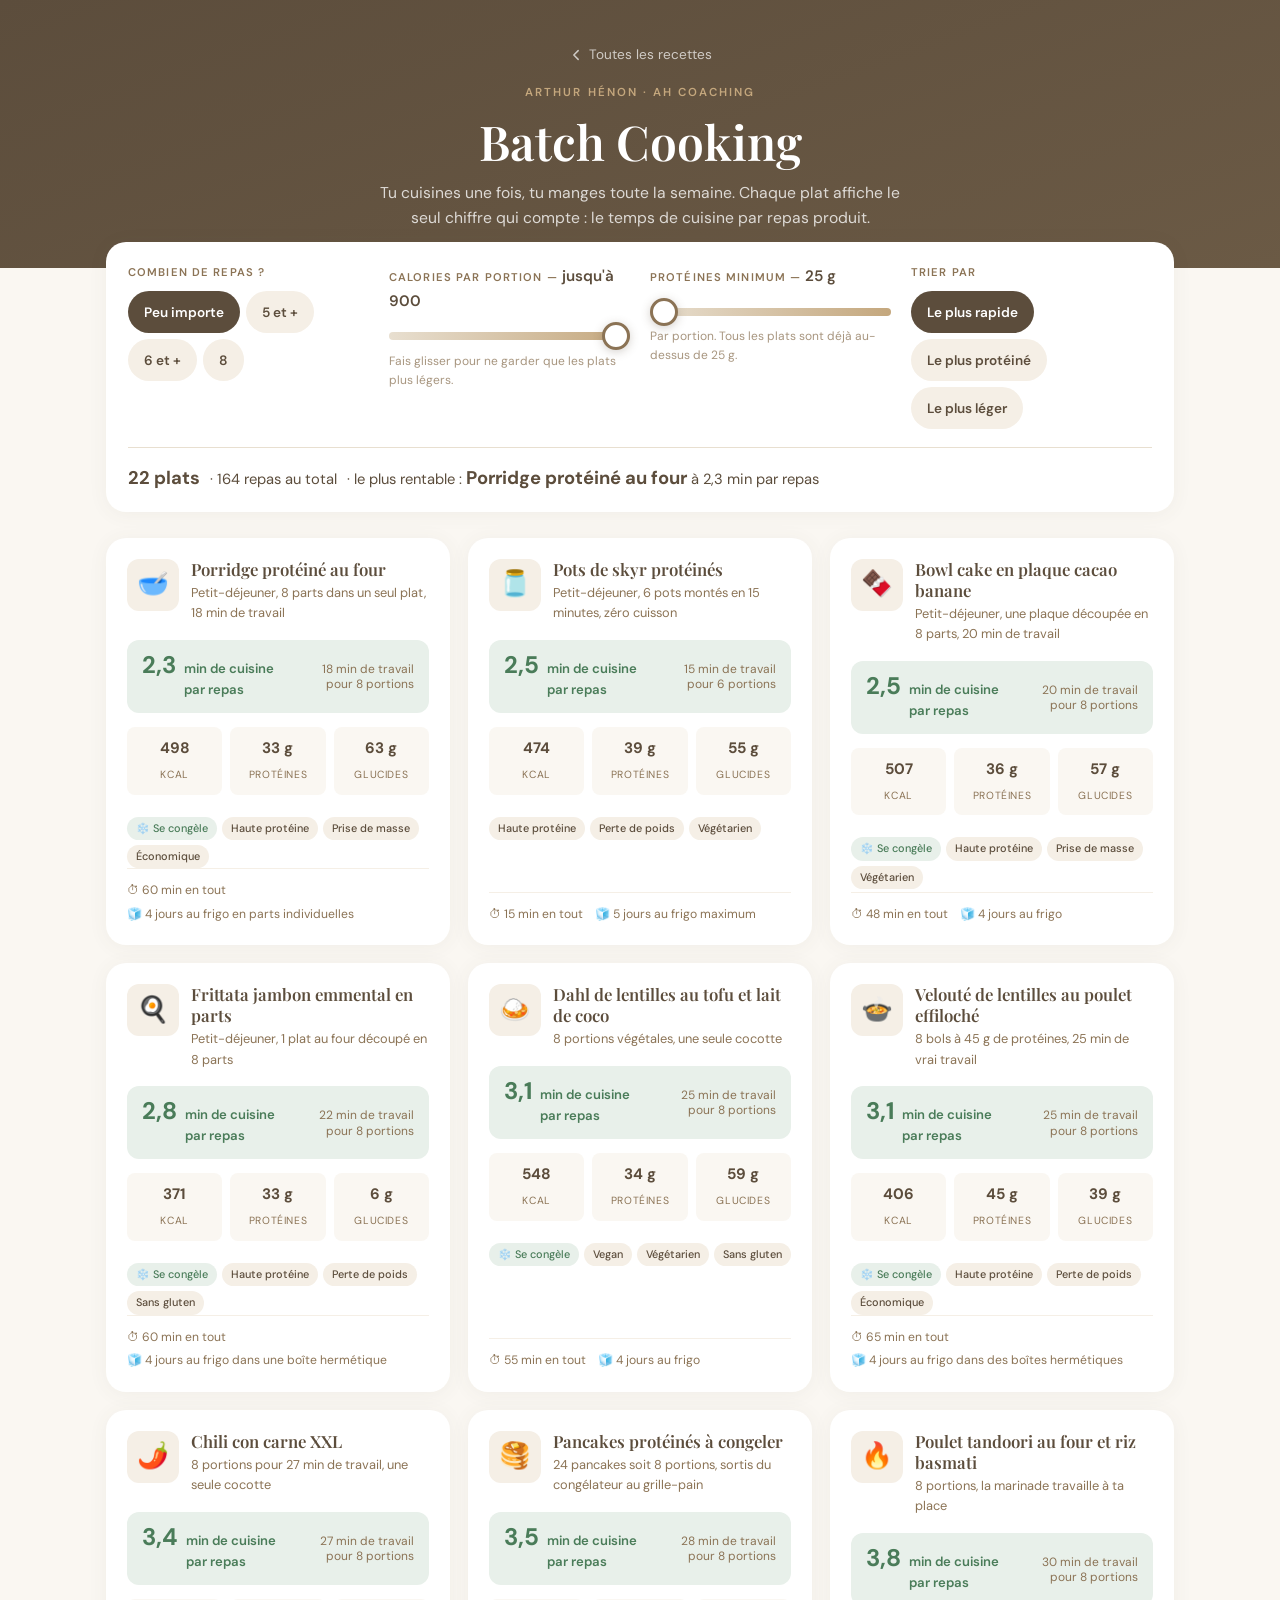
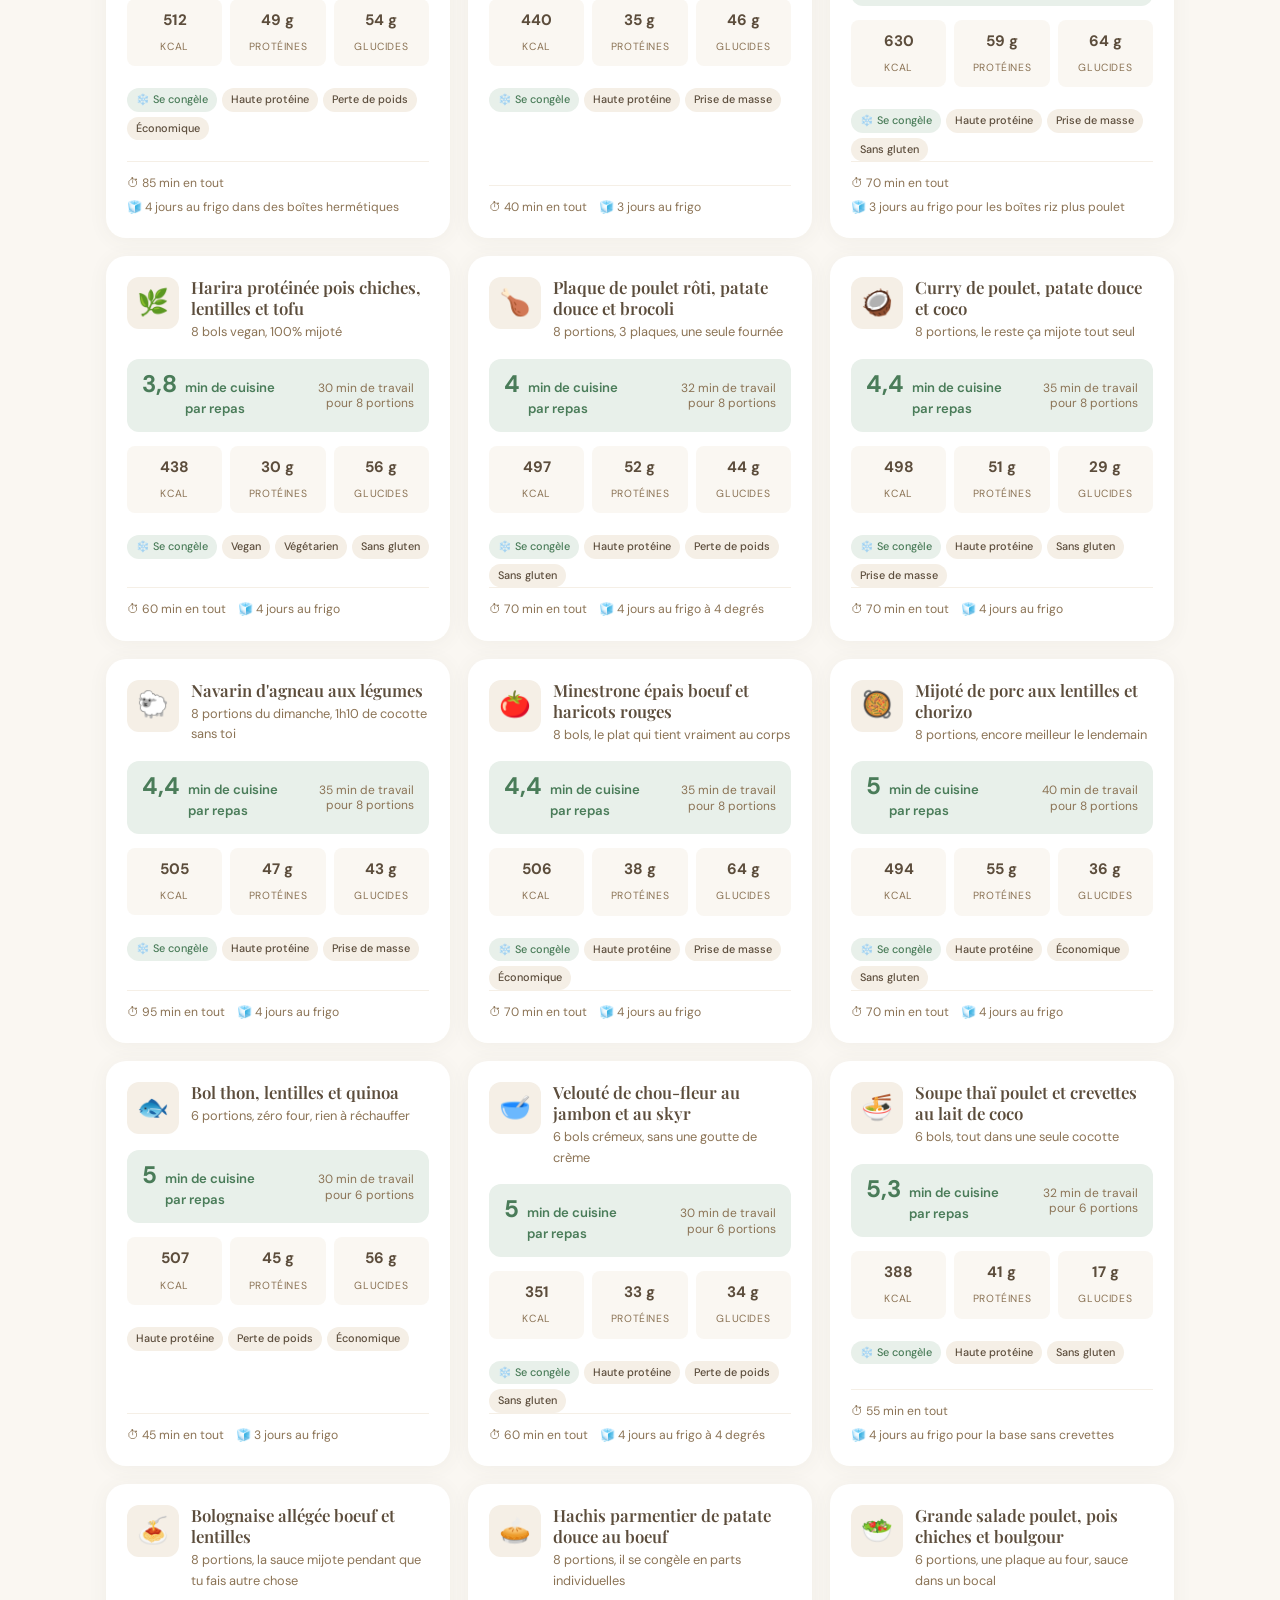
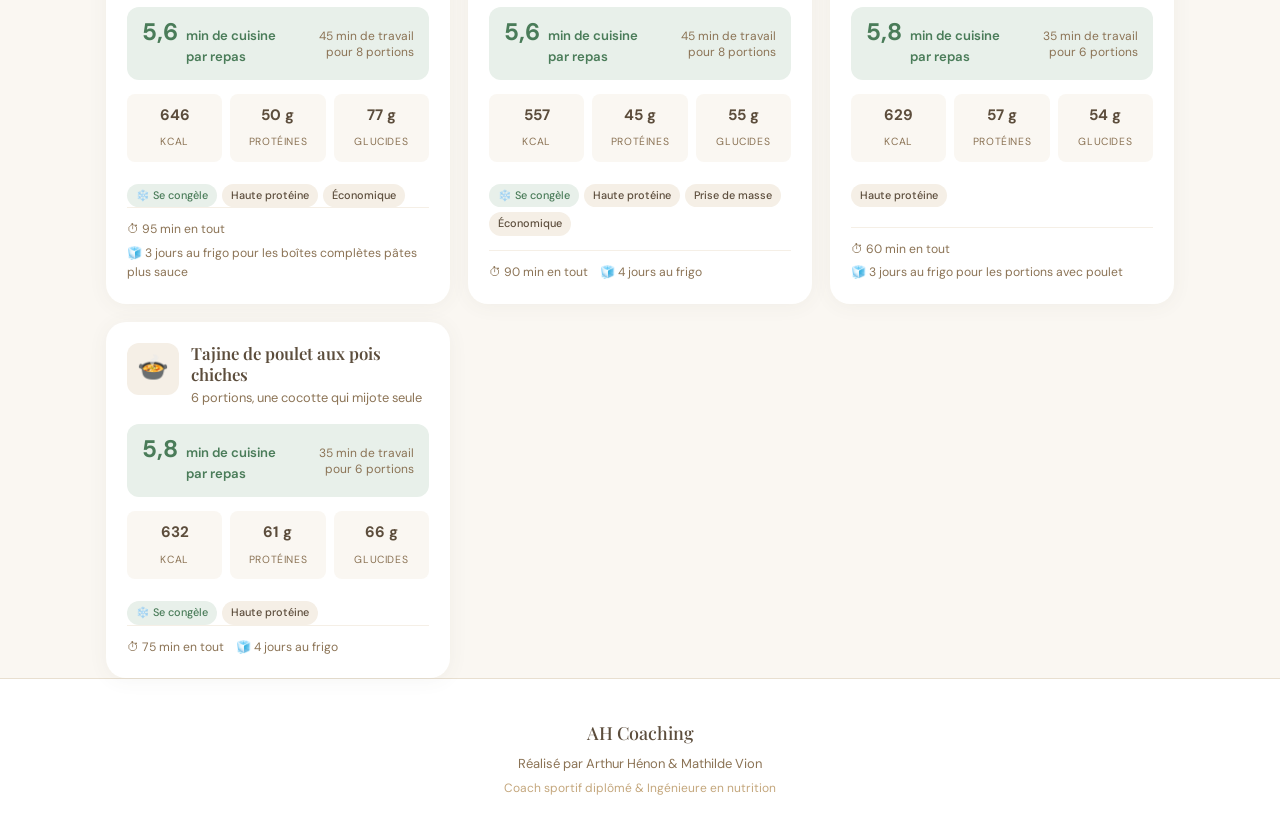
==== batch-cooking.html @ f7c540d2 "feat(batch-cooking): section dediee de gros plats pour la semaine Un client a signale qu'il manquait" ====
<!DOCTYPE html>
<html lang="fr">
<head>
    <meta charset="UTF-8">
    <meta name="viewport" content="width=device-width, initial-scale=1.0">
    <title>Batch Cooking | AH Coaching</title>
    <link rel="preconnect" href="https://fonts.googleapis.com">
    <link rel="preconnect" href="https://fonts.gstatic.com" crossorigin>
    <link href="https://fonts.googleapis.com/css2?family=Playfair+Display:wght@400;500;600&family=DM+Sans:wght@400;500;600;700&display=swap" rel="stylesheet">
    <link rel="stylesheet" href="css/styles.css?v=4">
</head>
<body>

    <div class="bc-hero">
        <a href="index.html" class="bc-back">
            <svg xmlns="http://www.w3.org/2000/svg" width="14" height="14" fill="none" viewBox="0 0 24 24" stroke-width="2.5" stroke="currentColor">
                <path stroke-linecap="round" stroke-linejoin="round" d="M15.75 19.5L8.25 12l7.5-7.5" />
            </svg>
            Toutes les recettes
        </a>
        <div class="brand">Arthur Hénon · AH Coaching</div>
        <h1>Batch Cooking</h1>
        <p>Tu cuisines une fois, tu manges toute la semaine. Chaque plat affiche le seul
           chiffre qui compte : le temps de cuisine par repas produit.</p>
    </div>

    <div class="bc-controls">
        <div class="bc-panel">
            <div class="bc-row">

                <div class="bc-field">
                    <label for="bc-portions">Combien de repas ?</label>
                    <div class="bc-pills" id="bc-portions" role="group" aria-label="Nombre de repas">
                        <button type="button" class="bc-pill on" data-portions="0">Peu importe</button>
                        <button type="button" class="bc-pill" data-portions="5">5 et +</button>
                        <button type="button" class="bc-pill" data-portions="6">6 et +</button>
                        <button type="button" class="bc-pill" data-portions="8">8</button>
                    </div>
                </div>

                <div class="bc-field">
                    <label for="bc-kcal">Calories par portion &mdash; <span class="bc-val" id="bc-kcal-val">jusqu'à 900</span></label>
                    <input type="range" class="bc-slider" id="bc-kcal" min="350" max="900" step="25" value="900">
                    <p class="bc-hint">Fais glisser pour ne garder que les plats plus légers.</p>
                </div>

                <div class="bc-field">
                    <label for="bc-prot">Protéines minimum &mdash; <span class="bc-val" id="bc-prot-val">25 g</span></label>
                    <input type="range" class="bc-slider" id="bc-prot" min="25" max="55" step="5" value="25">
                    <p class="bc-hint">Par portion. Tous les plats sont déjà au-dessus de 25 g.</p>
                </div>

                <div class="bc-field">
                    <label>Trier par</label>
                    <div class="bc-pills" id="bc-sort" role="group" aria-label="Tri">
                        <button type="button" class="bc-pill on" data-sort="ratio">Le plus rapide</button>
                        <button type="button" class="bc-pill" data-sort="protein">Le plus protéiné</button>
                        <button type="button" class="bc-pill" data-sort="light">Le plus léger</button>
                    </div>
                </div>

            </div>

            <div class="bc-summary" id="bc-summary"></div>
        </div>
    </div>

    <div class="bc-grid" id="bc-grid"></div>

    <footer class="site-footer">
        <div class="footer-brand">AH Coaching</div>
        <div class="footer-credits">Réalisé par Arthur Hénon &amp; Mathilde Vion</div>
        <div class="footer-subtitle">Coach sportif diplômé &amp; Ingénieure en nutrition</div>
    </footer>

    <script src="js/nutrition-db.js?v=3"></script>
    <script src="js/batch-data.js?v=1"></script>
    <script src="js/batch.js?v=2"></script>
</body>
</html>
---- css/styles.css ----
/* ============================================
   AH COACHING — Design System
   Bibliothèque de Recettes Adaptatives
   ============================================ */

/* --- Variables --- */
:root {
    --beige-light: #FAF7F2;
    --beige: #F5EFE6;
    --beige-dark: #E8DFD0;
    --brown-light: #C4A77D;
    --brown: #8B7355;
    --brown-dark: #5C4D3C;
    --black: #2D2A26;
    --white: #FFFFFF;
    --green: #4A7C59;
    --green-light: #E8F0EA;
    --red: #C45C4A;
    --red-light: #FAEAE8;
    --orange: #D4882B;
    --orange-light: #FDF3E4;
    --shadow: 0 2px 20px rgba(93, 77, 60, 0.06);
    --shadow-hover: 0 8px 32px rgba(93, 77, 60, 0.12);
    --radius: 20px;
    --radius-sm: 12px;
    --radius-xs: 8px;
}

/* --- Reset & Base --- */
* {
    margin: 0;
    padding: 0;
    box-sizing: border-box;
}

html {
    scroll-behavior: smooth;
}

body {
    font-family: 'DM Sans', -apple-system, BlinkMacSystemFont, sans-serif;
    background-color: var(--beige-light);
    color: var(--black);
    line-height: 1.6;
    min-height: 100vh;
    -webkit-font-smoothing: antialiased;
}

/* --- Typography --- */
h1, h2, h3 {
    font-family: 'Playfair Display', Georgia, serif;
    font-weight: 500;
    color: var(--brown-dark);
}

/* ============================================
   CATALOGUE PAGE (index.html)
   ============================================ */

/* --- Catalogue Header --- */
.catalog-header {
    text-align: center;
    padding: 48px 24px 40px;
    background: var(--white);
    border-bottom: 1px solid var(--beige-dark);
}

.catalog-header .brand {
    font-size: 13px;
    font-weight: 500;
    color: var(--brown);
    letter-spacing: 1px;
    text-transform: uppercase;
    margin-bottom: 8px;
}

.catalog-header .brand span {
    font-weight: 600;
    color: var(--brown-dark);
}

.catalog-header h1 {
    font-size: clamp(28px, 6vw, 42px);
    letter-spacing: -0.5px;
    margin-bottom: 8px;
}

.catalog-header .subtitle {
    font-size: 16px;
    color: var(--brown);
    margin-bottom: 32px;
}

/* --- Search Bar --- */
.search-container {
    max-width: 500px;
    margin: 0 auto 24px;
    position: relative;
}

.search-input {
    width: 100%;
    padding: 14px 20px 14px 48px;
    border: 2px solid var(--beige-dark);
    border-radius: 14px;
    background: var(--beige-light);
    font-family: 'DM Sans', sans-serif;
    font-size: 15px;
    color: var(--black);
    outline: none;
    transition: all 0.25s ease;
}

.search-input:focus {
    border-color: var(--brown-light);
    background: var(--white);
    box-shadow: 0 4px 16px rgba(93, 77, 60, 0.1);
}

.search-input::placeholder {
    color: var(--brown-light);
}

.search-icon {
    position: absolute;
    left: 16px;
    top: 50%;
    transform: translateY(-50%);
    width: 20px;
    height: 20px;
    stroke: var(--brown-light);
    pointer-events: none;
}

/* --- Filter Bar --- */
.filter-bar {
    max-width: 1200px;
    margin: 0 auto;
    padding: 20px 24px;
    display: flex;
    flex-wrap: wrap;
    gap: 10px;
    justify-content: center;
}

.filter-btn {
    padding: 8px 18px;
    border: 2px solid var(--beige-dark);
    background: var(--white);
    border-radius: 100px;
    font-family: 'DM Sans', sans-serif;
    font-size: 13px;
    font-weight: 500;
    color: var(--brown);
    cursor: pointer;
    transition: all 0.25s ease;
    white-space: nowrap;
}

.filter-btn:hover {
    border-color: var(--brown-light);
    background: var(--beige);
}

.filter-btn.active {
    background: var(--brown-dark);
    border-color: var(--brown-dark);
    color: var(--white);
}

.filter-separator {
    width: 1px;
    background: var(--beige-dark);
    margin: 0 4px;
    align-self: stretch;
}

/* --- Advanced Filters Toggle Button --- */
.filter-toggle-btn {
    display: inline-flex;
    align-items: center;
    gap: 6px;
    background: var(--green-light) !important;
    border-color: var(--green-light) !important;
    color: var(--green) !important;
    font-weight: 600 !important;
}

.filter-toggle-btn:hover {
    background: #dce8df !important;
    border-color: #dce8df !important;
}

.filter-toggle-btn.active {
    background: var(--green) !important;
    border-color: var(--green) !important;
    color: var(--white) !important;
}

.filter-toggle-btn svg {
    width: 16px;
    height: 16px;
    stroke: currentColor;
    flex-shrink: 0;
}

.af-badge {
    display: inline-flex;
    align-items: center;
    justify-content: center;
    min-width: 20px;
    height: 20px;
    background: var(--green);
    color: var(--white);
    border-radius: 100px;
    font-size: 11px;
    font-weight: 700;
    padding: 0 5px;
    margin-left: 2px;
}

.filter-toggle-btn.active .af-badge {
    background: var(--white);
    color: var(--green);
}

/* --- Advanced Filters Panel --- */
.advanced-filters {
    max-width: 1200px;
    margin: 0 auto;
    max-height: 0;
    overflow: hidden;
    transition: max-height 0.45s ease, opacity 0.3s ease;
    opacity: 0;
}

.advanced-filters.open {
    max-height: 2000px;
    opacity: 1;
}

.advanced-filters-inner {
    background: var(--white);
    border-radius: var(--radius);
    box-shadow: var(--shadow);
    margin: 0 24px 16px;
    padding: 32px;
}

.af-header {
    display: flex;
    align-items: center;
    justify-content: space-between;
    margin-bottom: 24px;
}

.af-header h3 {
    font-family: 'Playfair Display', Georgia, serif;
    font-size: 20px;
    font-weight: 500;
    color: var(--brown-dark);
}

.af-close {
    background: none;
    border: none;
    cursor: pointer;
    padding: 6px;
    border-radius: 8px;
    color: var(--brown);
    transition: all 0.2s ease;
}

.af-close:hover {
    background: var(--beige);
    color: var(--brown-dark);
}

.af-close svg {
    display: block;
}

/* --- Filter Grid --- */
.af-grid {
    display: grid;
    grid-template-columns: repeat(3, 1fr);
    gap: 28px;
    margin-bottom: 28px;
}

.af-section-title {
    font-family: 'DM Sans', sans-serif;
    font-size: 13px;
    font-weight: 600;
    color: var(--brown-dark);
    text-transform: uppercase;
    letter-spacing: 0.5px;
    margin-bottom: 12px;
}

.af-hint {
    font-size: 12px;
    color: var(--brown-light);
    margin-bottom: 10px;
    line-height: 1.4;
}

/* --- Checkboxes --- */
.af-checkboxes {
    display: flex;
    flex-direction: column;
    gap: 4px;
}

.af-checkbox {
    display: flex;
    align-items: center;
    gap: 10px;
    padding: 8px 12px;
    border-radius: var(--radius-xs);
    cursor: pointer;
    transition: background 0.2s ease;
    font-size: 14px;
    color: var(--brown-dark);
}

.af-checkbox:hover {
    background: var(--beige);
}

.af-checkbox input[type="checkbox"] {
    width: 18px;
    height: 18px;
    accent-color: var(--green);
    cursor: pointer;
    flex-shrink: 0;
}

/* --- Pills --- */
.af-pills {
    display: flex;
    flex-wrap: wrap;
    gap: 8px;
}

.af-pill {
    padding: 7px 14px;
    border: 2px solid var(--beige-dark);
    background: var(--white);
    border-radius: 100px;
    font-family: 'DM Sans', sans-serif;
    font-size: 13px;
    font-weight: 500;
    color: var(--brown);
    cursor: pointer;
    transition: all 0.25s ease;
    white-space: nowrap;
}

.af-pill:hover {
    border-color: var(--brown-light);
    background: var(--beige);
}

.af-pill.active {
    background: var(--brown-dark);
    border-color: var(--brown-dark);
    color: var(--white);
}

/* --- Ingredient Selectors Row --- */
.af-ingredients-row {
    display: grid;
    grid-template-columns: 1fr 1fr;
    gap: 24px;
    margin-bottom: 24px;
    padding-top: 24px;
    border-top: 1px solid var(--beige);
}

.af-section-ingredient {
    min-width: 0;
}

.af-ingredient-search-wrap {
    position: relative;
}

.af-ingredient-search {
    width: 100%;
    padding: 10px 16px;
    border: 2px solid var(--beige-dark);
    border-radius: var(--radius-sm);
    font-family: 'DM Sans', sans-serif;
    font-size: 14px;
    color: var(--black);
    background: var(--beige-light);
    outline: none;
    transition: all 0.25s ease;
}

.af-ingredient-search:focus {
    border-color: var(--brown-light);
    background: var(--white);
    box-shadow: 0 4px 12px rgba(93, 77, 60, 0.08);
}

.af-ingredient-search::placeholder {
    color: var(--brown-light);
}

.af-ingredient-dropdown {
    position: absolute;
    top: 100%;
    left: 0;
    right: 0;
    background: var(--white);
    border: 2px solid var(--beige-dark);
    border-top: none;
    border-radius: 0 0 var(--radius-sm) var(--radius-sm);
    max-height: 200px;
    overflow-y: auto;
    z-index: 100;
    display: none;
    box-shadow: 0 8px 24px rgba(93, 77, 60, 0.12);
}

.af-ingredient-dropdown.visible {
    display: block;
}

.af-ingredient-option {
    padding: 10px 16px;
    cursor: pointer;
    font-size: 14px;
    color: var(--brown-dark);
    display: flex;
    align-items: center;
    gap: 8px;
    transition: background 0.15s ease;
}

.af-ingredient-option:hover {
    background: var(--beige);
}

.af-ing-emoji {
    font-size: 16px;
    flex-shrink: 0;
}

.af-ingredient-chips {
    display: flex;
    flex-wrap: wrap;
    gap: 8px;
    margin-top: 10px;
    min-height: 8px;
}

.af-chip {
    display: inline-flex;
    align-items: center;
    gap: 6px;
    padding: 6px 10px 6px 12px;
    background: var(--beige);
    border-radius: 100px;
    font-size: 13px;
    font-weight: 500;
    color: var(--brown-dark);
}

.af-chip-remove {
    background: none;
    border: none;
    cursor: pointer;
    font-size: 16px;
    color: var(--brown);
    line-height: 1;
    padding: 0 2px;
    transition: color 0.2s ease;
}

.af-chip-remove:hover {
    color: var(--red);
}

/* --- Reset Button --- */
.af-actions {
    text-align: center;
    padding-top: 16px;
    border-top: 1px solid var(--beige);
}

.af-btn-reset {
    background: none;
    border: 2px solid var(--beige-dark);
    border-radius: 100px;
    padding: 10px 24px;
    font-family: 'DM Sans', sans-serif;
    font-size: 13px;
    font-weight: 500;
    color: var(--brown);
    cursor: pointer;
    transition: all 0.25s ease;
}

.af-btn-reset:hover {
    border-color: var(--red);
    color: var(--red);
    background: var(--red-light);
}

/* --- Active Filter Chips Bar --- */
.active-chips-bar {
    max-width: 1200px;
    margin: 0 auto;
    padding: 4px 24px 8px;
}

.active-chips-inner {
    display: flex;
    align-items: center;
    gap: 8px;
    flex-wrap: wrap;
}

.active-chips-list {
    display: flex;
    flex-wrap: wrap;
    gap: 6px;
    flex: 1;
}

.active-chip {
    display: inline-flex;
    align-items: center;
    gap: 6px;
    padding: 5px 10px 5px 12px;
    background: var(--green-light);
    border-radius: 100px;
    font-size: 12px;
    font-weight: 500;
    color: var(--green);
}

.active-chip.chip-exclude {
    background: var(--red-light);
    color: var(--red);
}

.chip-remove {
    background: none;
    border: none;
    cursor: pointer;
    font-size: 15px;
    line-height: 1;
    padding: 0 1px;
    color: inherit;
    opacity: 0.7;
    transition: opacity 0.2s ease;
}

.chip-remove:hover {
    opacity: 1;
}

.active-chips-clear {
    background: none;
    border: none;
    cursor: pointer;
    font-size: 12px;
    color: var(--brown);
    text-decoration: underline;
    font-family: 'DM Sans', sans-serif;
    white-space: nowrap;
    transition: color 0.2s ease;
}

.active-chips-clear:hover {
    color: var(--red);
}

/* --- Results Count + Sort --- */
.results-info {
    max-width: 1200px;
    margin: 0 auto;
    padding: 8px 24px 16px;
    font-size: 14px;
    color: var(--brown);
    display: flex;
    align-items: center;
    justify-content: space-between;
}

.results-info strong {
    color: var(--brown-dark);
}

.results-right {
    display: flex;
    align-items: center;
    gap: 8px;
}

.sort-label {
    font-size: 13px;
    color: var(--brown);
}

.sort-select {
    padding: 6px 28px 6px 12px;
    border: 2px solid var(--beige-dark);
    border-radius: var(--radius-xs);
    background: var(--white);
    font-family: 'DM Sans', sans-serif;
    font-size: 13px;
    color: var(--brown-dark);
    cursor: pointer;
    outline: none;
    -webkit-appearance: none;
    appearance: none;
    background-image: url("data:image/svg+xml,%3Csvg xmlns='http://www.w3.org/2000/svg' width='12' height='12' viewBox='0 0 24 24' fill='none' stroke='%238B7355' stroke-width='2.5'%3E%3Cpath d='M6 9l6 6 6-6'/%3E%3C/svg%3E");
    background-repeat: no-repeat;
    background-position: right 10px center;
    transition: border-color 0.2s ease;
}

.sort-select:hover,
.sort-select:focus {
    border-color: var(--brown-light);
}

/* --- Recipe Grid --- */
.recipes-grid {
    max-width: 1200px;
    margin: 0 auto;
    padding: 0 24px 60px;
    display: grid;
    grid-template-columns: repeat(auto-fill, minmax(320px, 1fr));
    gap: 24px;
}

/* --- Recipe Card --- */
.recipe-card {
    background: var(--white);
    border-radius: var(--radius);
    box-shadow: var(--shadow);
    overflow: hidden;
    cursor: pointer;
    transition: all 0.3s ease;
    text-decoration: none;
    color: inherit;
    display: flex;
    flex-direction: column;
}

@media (hover: hover) {
    .recipe-card:hover {
        transform: translateY(-4px);
        box-shadow: var(--shadow-hover);
    }
}

.card-header {
    padding: 28px 24px 20px;
    display: flex;
    gap: 18px;
    align-items: flex-start;
}

.card-emoji {
    font-size: 40px;
    width: 64px;
    height: 64px;
    background: var(--beige);
    border-radius: 16px;
    display: flex;
    align-items: center;
    justify-content: center;
    flex-shrink: 0;
}

.card-info {
    flex: 1;
    min-width: 0;
}

.card-category {
    font-size: 11px;
    font-weight: 600;
    letter-spacing: 1px;
    text-transform: uppercase;
    color: var(--brown);
    margin-bottom: 4px;
}

.card-title {
    font-family: 'Playfair Display', Georgia, serif;
    font-size: 20px;
    font-weight: 500;
    color: var(--brown-dark);
    line-height: 1.3;
    margin-bottom: 4px;
}

.card-subtitle {
    font-size: 13px;
    color: var(--brown);
    line-height: 1.4;
}

.card-meta {
    padding: 0 24px;
    display: flex;
    gap: 16px;
    flex-wrap: wrap;
}

.card-tag {
    display: inline-flex;
    align-items: center;
    gap: 5px;
    font-size: 12px;
    color: var(--brown);
}

.card-tag svg {
    width: 14px;
    height: 14px;
    stroke: var(--brown-light);
}

.card-macros {
    padding: 16px 24px 24px;
    display: grid;
    grid-template-columns: repeat(4, 1fr);
    gap: 8px;
    margin-top: auto;
}

.card-macro {
    text-align: center;
    padding: 10px 4px;
    background: var(--beige-light);
    border-radius: var(--radius-xs);
}

.card-macro-value {
    font-family: 'Playfair Display', Georgia, serif;
    font-size: 18px;
    font-weight: 500;
    color: var(--brown-dark);
    line-height: 1.2;
}

.card-macro-value .unit {
    font-family: 'DM Sans', sans-serif;
    font-size: 11px;
    color: var(--brown);
}

.card-macro-label {
    font-size: 10px;
    color: var(--brown);
    text-transform: uppercase;
    letter-spacing: 0.5px;
    margin-top: 2px;
}

.card-macro.highlight {
    background: var(--green-light);
}

.card-macro.highlight .card-macro-value {
    color: var(--green);
}

/* --- Empty State --- */
.empty-state {
    grid-column: 1 / -1;
    text-align: center;
    padding: 80px 24px;
}

.empty-state .emoji {
    font-size: 48px;
    margin-bottom: 16px;
}

.empty-state h3 {
    font-size: 22px;
    margin-bottom: 8px;
}

.empty-state p {
    font-size: 15px;
    color: var(--brown);
}

/* ============================================
   RECIPE PAGE (recipe.html)
   ============================================ */

/* --- Recipe Container --- */
.recipe-container {
    max-width: 680px;
    margin: 0 auto;
    padding: 40px 24px 80px;
}

/* --- Back Link --- */
.back-link {
    display: inline-flex;
    align-items: center;
    gap: 8px;
    font-size: 14px;
    font-weight: 500;
    color: var(--brown);
    text-decoration: none;
    margin-bottom: 32px;
    transition: color 0.2s ease;
}

.back-link:hover {
    color: var(--brown-dark);
}

.back-link svg {
    width: 18px;
    height: 18px;
    stroke: currentColor;
}

/* --- Recipe Header --- */
.recipe-header {
    text-align: center;
    margin-bottom: 40px;
}

.recipe-header .brand {
    font-size: 13px;
    font-weight: 500;
    color: var(--brown);
    letter-spacing: 1px;
    text-transform: uppercase;
    margin-bottom: 20px;
}

.recipe-header .brand span {
    font-weight: 600;
    color: var(--brown-dark);
}

.recipe-tag {
    display: inline-block;
    background: var(--brown);
    color: var(--white);
    font-size: 11px;
    font-weight: 600;
    letter-spacing: 1.5px;
    text-transform: uppercase;
    padding: 6px 14px;
    border-radius: 20px;
    margin-bottom: 20px;
}

.recipe-header h1 {
    font-size: clamp(28px, 7vw, 44px);
    letter-spacing: -0.5px;
    margin-bottom: 12px;
}

.recipe-header .subtitle {
    font-size: 16px;
    color: var(--brown);
    margin-bottom: 24px;
}

.recipe-meta {
    display: flex;
    justify-content: center;
    gap: 32px;
    flex-wrap: wrap;
}

.meta-item {
    display: flex;
    align-items: center;
    gap: 8px;
    font-size: 14px;
    color: var(--brown);
}

.meta-item svg {
    width: 18px;
    height: 18px;
    stroke: var(--brown-light);
}

/* --- Sections --- */
.recipe-section {
    background: var(--white);
    border-radius: var(--radius);
    padding: 32px;
    margin-bottom: 24px;
    box-shadow: var(--shadow);
    animation: fadeIn 0.5s ease forwards;
}

.recipe-section:nth-child(2) { animation-delay: 0.1s; }
.recipe-section:nth-child(3) { animation-delay: 0.2s; }
.recipe-section:nth-child(4) { animation-delay: 0.3s; }
.recipe-section:nth-child(5) { animation-delay: 0.4s; }

.section-title {
    font-family: 'Playfair Display', Georgia, serif;
    font-size: 22px;
    font-weight: 500;
    color: var(--brown-dark);
    margin-bottom: 24px;
    display: flex;
    align-items: center;
    gap: 12px;
}

.section-icon {
    width: 32px;
    height: 32px;
    background: var(--beige);
    border-radius: 10px;
    display: flex;
    align-items: center;
    justify-content: center;
}

.section-icon svg {
    width: 18px;
    height: 18px;
    stroke: var(--brown);
}

/* --- Controls --- */
.controls-grid {
    display: grid;
    gap: 28px;
}

.control-group {
    display: flex;
    flex-direction: column;
    gap: 12px;
}

.control-label {
    font-size: 14px;
    font-weight: 500;
    color: var(--brown-dark);
}
.control-label-hint {
    font-weight: 400;
    color: var(--brown-light);
    font-size: 13px;
}

/* --- Slider --- */
.slider-wrapper {
    display: flex;
    align-items: center;
    gap: 16px;
}

.slider-label-left,
.slider-label-right {
    font-size: 13px;
    font-weight: 600;
    color: var(--brown);
    white-space: nowrap;
    letter-spacing: 0.5px;
}

.slider-container {
    position: relative;
    flex: 1;
}

input[type="range"] {
    -webkit-appearance: none;
    appearance: none;
    width: 100%;
    height: 8px;
    background: linear-gradient(to right, var(--beige-dark), var(--brown-light));
    border-radius: 4px;
    outline: none;
    cursor: pointer;
}

input[type="range"]::-webkit-slider-thumb {
    -webkit-appearance: none;
    appearance: none;
    width: 28px;
    height: 28px;
    background: var(--white);
    border: 3px solid var(--brown);
    border-radius: 50%;
    cursor: pointer;
    box-shadow: 0 2px 10px rgba(93, 77, 60, 0.25);
    transition: transform 0.2s ease, box-shadow 0.2s ease;
}

input[type="range"]::-webkit-slider-thumb:hover {
    transform: scale(1.1);
    box-shadow: 0 4px 14px rgba(93, 77, 60, 0.35);
}

input[type="range"]::-moz-range-thumb {
    width: 28px;
    height: 28px;
    background: var(--white);
    border: 3px solid var(--brown);
    border-radius: 50%;
    cursor: pointer;
    box-shadow: 0 2px 10px rgba(93, 77, 60, 0.25);
}

/* --- Protein Toggle --- */
.protein-toggle {
    display: flex;
    gap: 10px;
}

.protein-btn {
    flex: 1;
    padding: 16px 12px;
    border: 2px solid var(--beige-dark);
    background: var(--white);
    border-radius: var(--radius-sm);
    font-family: 'DM Sans', sans-serif;
    font-size: 14px;
    font-weight: 500;
    color: var(--brown);
    cursor: pointer;
    transition: all 0.25s ease;
    text-align: center;
}

.protein-btn:hover {
    border-color: var(--brown-light);
}

.protein-btn.active {
    background: var(--green);
    border-color: var(--green);
    color: var(--white);
}

.protein-btn .emoji {
    font-size: 20px;
    display: block;
    margin-bottom: 6px;
}

.protein-btn .label {
    display: block;
    font-weight: 600;
    margin-bottom: 2px;
}

.protein-btn .desc {
    display: block;
    font-size: 11px;
    font-weight: 400;
    opacity: 0.8;
}

/* --- Option Toggle --- */
.option-toggle {
    display: flex;
    gap: 10px;
}

.option-btn {
    flex: 1;
    padding: 16px 12px;
    border: 2px solid var(--beige-dark);
    background: var(--white);
    border-radius: var(--radius-sm);
    font-family: 'DM Sans', sans-serif;
    font-size: 14px;
    font-weight: 500;
    color: var(--brown);
    cursor: pointer;
    transition: all 0.25s ease;
    text-align: center;
}

.option-btn:hover {
    border-color: var(--brown-light);
}

.option-btn.active {
    background: var(--green);
    border-color: var(--green);
    color: var(--white);
}

.option-btn .emoji {
    font-size: 20px;
    display: block;
    margin-bottom: 6px;
}

.option-btn .label {
    display: block;
    font-weight: 600;
    margin-bottom: 2px;
}

.option-btn .desc {
    display: block;
    font-size: 11px;
    font-weight: 400;
    opacity: 0.8;
}

/* --- Macros Display --- */
.macros-grid {
    display: grid;
    grid-template-columns: repeat(4, 1fr);
    gap: 12px;
    margin-top: 28px;
}

.macro-card {
    background: var(--beige-light);
    border-radius: 14px;
    padding: 16px 12px;
    text-align: center;
    transition: all 0.3s ease;
}

.macro-card:hover {
    transform: translateY(-2px);
}

.macro-card.highlight-green {
    background: var(--green-light);
}

.macro-card.highlight-green .macro-value {
    color: var(--green);
}

.macro-value {
    font-family: 'Playfair Display', Georgia, serif;
    font-size: 26px;
    font-weight: 500;
    color: var(--brown-dark);
    line-height: 1.2;
    transition: all 0.3s ease;
}

.macro-unit {
    font-family: 'DM Sans', sans-serif;
    font-size: 13px;
    color: var(--brown);
}

.macro-label {
    font-size: 12px;
    color: var(--brown);
    margin-top: 4px;
    text-transform: uppercase;
    letter-spacing: 0.5px;
}

/* --- Macro Pie Chart --- */
.macro-chart-container {
    display: flex;
    align-items: center;
    justify-content: center;
    gap: 32px;
    margin-top: 24px;
    padding-top: 24px;
    border-top: 1px solid var(--beige);
}

.macro-pie {
    width: 120px;
    height: 120px;
    border-radius: 50%;
    position: relative;
    flex-shrink: 0;
}

.macro-pie-center {
    position: absolute;
    top: 50%;
    left: 50%;
    transform: translate(-50%, -50%);
    width: 60px;
    height: 60px;
    background: var(--white);
    border-radius: 50%;
    display: flex;
    align-items: center;
    justify-content: center;
    font-size: 11px;
    font-weight: 600;
    color: var(--brown);
    text-transform: uppercase;
    letter-spacing: 0.5px;
}

.macro-legend {
    display: flex;
    flex-direction: column;
    gap: 10px;
}

.legend-item {
    display: flex;
    align-items: center;
    gap: 10px;
    font-size: 13px;
    color: var(--brown-dark);
}

.legend-dot {
    width: 12px;
    height: 12px;
    border-radius: 50%;
    flex-shrink: 0;
}

.legend-dot.protein { background: var(--green); }
.legend-dot.carbs { background: var(--brown-light); }
.legend-dot.fat { background: var(--orange); }

.legend-value {
    font-weight: 600;
    margin-left: auto;
}

/* --- Ingredients --- */
.ingredients-list {
    display: flex;
    flex-direction: column;
    gap: 12px;
}

.ingredient-row {
    display: flex;
    align-items: center;
    justify-content: space-between;
    padding: 14px 18px;
    background: var(--beige-light);
    border-radius: var(--radius-sm);
    transition: all 0.3s ease;
}

.ingredient-row:hover {
    background: var(--beige);
}

.ingredient-row.hidden {
    display: none;
}

.ingredient-row.optional-style {
    background: transparent;
    padding: 8px 18px;
}

.ingredient-info {
    display: flex;
    align-items: center;
    gap: 14px;
}

.ingredient-emoji {
    font-size: 24px;
    width: 40px;
    height: 40px;
    background: var(--white);
    border-radius: 10px;
    display: flex;
    align-items: center;
    justify-content: center;
    flex-shrink: 0;
}

.ingredient-name {
    font-weight: 500;
    color: var(--brown-dark);
}

.ingredient-detail {
    font-size: 13px;
    color: var(--brown);
    margin-top: 2px;
}

.ingredient-quantity {
    font-family: 'Playfair Display', Georgia, serif;
    font-size: 20px;
    font-weight: 500;
    color: var(--brown-dark);
    text-align: right;
    min-width: 80px;
    transition: all 0.3s ease;
}

.ingredient-quantity .unit {
    font-family: 'DM Sans', sans-serif;
    font-size: 13px;
    font-weight: 400;
    color: var(--brown);
}

/* --- Steps --- */
.steps-list {
    display: flex;
    flex-direction: column;
    gap: 20px;
}

.step {
    display: flex;
    gap: 18px;
}

.step-number {
    width: 36px;
    height: 36px;
    background: var(--brown-dark);
    color: var(--white);
    border-radius: 50%;
    display: flex;
    align-items: center;
    justify-content: center;
    font-weight: 600;
    font-size: 14px;
    flex-shrink: 0;
}

.step-content {
    flex: 1;
    padding-top: 6px;
}

.step-title {
    font-weight: 600;
    color: var(--brown-dark);
    margin-bottom: 6px;
}

.step-text {
    font-size: 15px;
    color: var(--brown);
    line-height: 1.7;
}

/* --- Tips --- */
.tips-box {
    background: var(--beige);
    border-radius: 14px;
    padding: 20px 24px;
    margin-bottom: 12px;
}

.tips-box.tip-green {
    background: var(--green-light);
}

.tips-box.tip-red {
    background: var(--red-light);
}

.tips-title {
    font-weight: 600;
    color: var(--brown-dark);
    margin-bottom: 8px;
    display: flex;
    align-items: center;
    gap: 8px;
    font-size: 14px;
}

.tips-box.tip-green .tips-title { color: #1a5e32; }
.tips-box.tip-red .tips-title { color: #8b1a10; }

.tips-text {
    font-size: 14px;
    color: var(--brown);
    line-height: 1.7;
}

.tips-box.tip-green .tips-text { color: #1a5e32; }
.tips-box.tip-red .tips-text { color: #8b1a10; }

/* --- Footer --- */
.site-footer {
    text-align: center;
    padding: 40px 24px;
    border-top: 1px solid var(--beige-dark);
    background: var(--white);
}

.footer-brand {
    font-family: 'Playfair Display', Georgia, serif;
    font-size: 18px;
    font-weight: 500;
    color: var(--brown-dark);
    margin-bottom: 6px;
}

.footer-credits {
    font-size: 13px;
    color: var(--brown);
    margin-bottom: 4px;
}

.footer-subtitle {
    font-size: 12px;
    color: var(--brown-light);
}

/* --- Servings Selector --- */
.servings-selector {
    display: flex;
    gap: 10px;
}

.servings-btn {
    width: 46px;
    height: 46px;
    border: 2px solid var(--beige-dark);
    background: var(--white);
    border-radius: 50%;
    font-family: 'DM Sans', sans-serif;
    font-size: 17px;
    font-weight: 600;
    color: var(--brown);
    cursor: pointer;
    transition: all 0.25s ease;
}

.servings-btn:hover {
    border-color: var(--brown-light);
    background: var(--beige);
}

.servings-btn.active {
    background: var(--green);
    border-color: var(--green);
    color: var(--white);
}

/* --- Macros Per Person Note --- */
.macros-per-person {
    text-align: center;
    font-size: 14px;
    font-weight: 500;
    color: var(--brown);
    background: var(--beige);
    padding: 8px 16px;
    border-radius: 10px;
    margin-bottom: 16px;
}

/* --- Servings Note in Title --- */
.servings-note {
    font-size: 16px;
    font-weight: 400;
    color: var(--brown-light);
    font-family: 'DM Sans', sans-serif;
}

/* ============================================
   ANIMATIONS
   ============================================ */

@keyframes fadeIn {
    from { opacity: 0; transform: translateY(10px); }
    to { opacity: 1; transform: translateY(0); }
}

@keyframes fadeInUp {
    from { opacity: 0; transform: translateY(20px); }
    to { opacity: 1; transform: translateY(0); }
}

.recipe-card {
    animation: fadeInUp 0.4s ease forwards;
    opacity: 0;
}

.recipe-card:nth-child(1) { animation-delay: 0.05s; }
.recipe-card:nth-child(2) { animation-delay: 0.1s; }
.recipe-card:nth-child(3) { animation-delay: 0.15s; }
.recipe-card:nth-child(4) { animation-delay: 0.2s; }
.recipe-card:nth-child(5) { animation-delay: 0.25s; }
.recipe-card:nth-child(6) { animation-delay: 0.3s; }
.recipe-card:nth-child(7) { animation-delay: 0.35s; }
.recipe-card:nth-child(8) { animation-delay: 0.4s; }
.recipe-card:nth-child(9) { animation-delay: 0.45s; }

/* ============================================
   RESPONSIVE
   ============================================ */

@media (max-width: 768px) {
    .recipes-grid {
        grid-template-columns: 1fr;
        padding: 0 16px 40px;
    }

    .catalog-header {
        padding: 32px 16px 28px;
    }

    .filter-bar {
        padding: 16px;
        gap: 8px;
    }

    .filter-btn {
        padding: 7px 14px;
        font-size: 12px;
    }

    .af-grid {
        grid-template-columns: repeat(2, 1fr);
        gap: 20px;
    }

    .af-ingredients-row {
        grid-template-columns: 1fr;
    }

    .advanced-filters-inner {
        margin: 0 16px 16px;
        padding: 24px 20px;
    }

    .results-info {
        flex-direction: column;
        align-items: flex-start;
        gap: 8px;
    }

    .active-chips-bar {
        padding: 4px 16px 8px;
    }
}

@media (max-width: 520px) {
    .recipe-container {
        padding: 24px 16px 60px;
    }

    .recipe-section {
        padding: 24px 20px;
        border-radius: 16px;
    }

    .macros-grid {
        grid-template-columns: repeat(2, 1fr);
    }

    .recipe-meta {
        gap: 20px;
    }

    .protein-toggle,
    .option-toggle {
        flex-direction: column;
    }

    .servings-selector {
        gap: 8px;
    }

    .servings-btn {
        width: 42px;
        height: 42px;
        font-size: 15px;
    }

    .protein-btn,
    .option-btn {
        flex-direction: row;
        display: flex;
        align-items: center;
        gap: 12px;
        text-align: left;
        padding: 14px 18px;
    }

    .protein-btn .emoji,
    .option-btn .emoji {
        margin-bottom: 0;
        font-size: 24px;
    }

    .slider-label-left,
    .slider-label-right {
        font-size: 11px;
    }

    .macro-chart-container {
        flex-direction: column;
        gap: 20px;
    }

    .macro-legend {
        flex-direction: row;
        flex-wrap: wrap;
        justify-content: center;
        gap: 16px;
    }

    .card-macros {
        grid-template-columns: repeat(2, 1fr);
    }

    .af-grid {
        grid-template-columns: 1fr;
        gap: 20px;
    }

    .af-pills {
        gap: 6px;
    }

    .af-pill {
        padding: 6px 12px;
        font-size: 12px;
    }

    .af-header h3 {
        font-size: 18px;
    }
}


/* ============================================
   PAGINATION (« Charger plus »)
   ============================================
   610 cartes rendues d'un coup produisaient un document de plus de 200 000 px de
   haut. Dans l'iframe de l'app (modale en position fixed), iOS perdait alors la
   correspondance entre l'endroit touche et l'element reellement cible : les filtres
   et le champ de recherche ne repondaient plus. On rend par paquets. */
.load-more-wrap {
    display: flex;
    justify-content: center;
    margin: 8px 0 40px;
}
.load-more-btn {
    font-family: inherit;
    font-size: 0.95rem;
    font-weight: 600;
    color: var(--text-primary, #2d2a26);
    background: var(--surface, #fff);
    border: 1px solid var(--border, #e6e0d6);
    border-radius: 999px;
    padding: 13px 28px;
    cursor: pointer;
    min-height: 48px;
    transition: background-color .15s ease, border-color .15s ease;
    -webkit-tap-highlight-color: transparent;
}
.load-more-btn:active { background: var(--bg-soft, #f5f1ea); }
@media (hover: hover) {
    .load-more-btn:hover { border-color: var(--accent, #b08d57); }
}

/* ════════════════════════════════════════════════════════════════════
   BATCH COOKING
   ════════════════════════════════════════════════════════════════════
   Section dediee aux gros plats cuisines une fois pour toute la semaine.
   Le chiffre mis en avant partout est le TEMPS DE CUISINE PAR REPAS
   PRODUIT : un plat de 40 min qui sort 8 portions vaut 5 min par repas.
   C'est le seul critere qui compte quand on cuisine le dimanche. */

.bc-hero {
    background: linear-gradient(160deg, var(--brown-dark) 0%, #6B5A45 100%);
    color: var(--white);
    padding: 44px 24px 38px;
    text-align: center;
}
.bc-hero .brand {
    font-size: .72rem; letter-spacing: .18em; text-transform: uppercase;
    color: var(--brown-light); font-weight: 600; margin-bottom: 14px;
}
.bc-hero h1 {
    font-family: 'Playfair Display', Georgia, serif;
    font-size: clamp(2rem, 7vw, 3rem); font-weight: 600; line-height: 1.08;
    margin-bottom: 12px; color: var(--white);
}
.bc-hero p { color: rgba(255,255,255,.78); max-width: 34rem; margin: 0 auto; font-size: .98rem; }
.bc-back {
    display: inline-flex; align-items: center; gap: 6px; color: rgba(255,255,255,.7);
    text-decoration: none; font-size: .85rem; margin-bottom: 18px;
}
.bc-back:hover { color: var(--white); }

/* ── Panneau de reglages ── */
.bc-controls {
    max-width: 1100px; margin: -26px auto 0; padding: 0 16px;
}
.bc-panel {
    background: var(--white); border-radius: var(--radius);
    box-shadow: var(--shadow); padding: 22px 22px 18px;
}
.bc-row { display: grid; grid-template-columns: repeat(auto-fit, minmax(210px, 1fr)); gap: 20px; }
.bc-field label {
    display: block; font-size: .7rem; letter-spacing: .1em; text-transform: uppercase;
    color: var(--brown); font-weight: 600; margin-bottom: 9px;
}
.bc-pills { display: flex; flex-wrap: wrap; gap: 6px; }
.bc-pill {
    font-family: inherit; font-size: .85rem; font-weight: 600;
    padding: 9px 15px; min-height: 42px; border-radius: 999px; cursor: pointer;
    background: var(--beige); border: 1px solid transparent; color: var(--brown-dark);
    -webkit-tap-highlight-color: transparent; transition: background-color .15s, color .15s;
}
.bc-pill.on { background: var(--brown-dark); color: var(--white); }
@media (hover: hover) { .bc-pill:not(.on):hover { background: var(--beige-dark); } }

.bc-slider { width: 100%; accent-color: var(--brown); }
.bc-val { font-weight: 600; color: var(--brown-dark); font-size: .95rem; text-transform: none; letter-spacing: 0; }
.bc-hint { font-size: .75rem; color: var(--brown); opacity: .75; margin-top: 4px; }

.bc-summary {
    margin-top: 18px; padding-top: 16px; border-top: 1px solid var(--beige-dark);
    display: flex; flex-wrap: wrap; align-items: baseline; gap: 10px;
    font-size: .92rem; color: var(--brown-dark);
}
.bc-summary strong { font-size: 1.15rem; }

/* ── Grille ── */
.bc-grid {
    max-width: 1100px; margin: 26px auto 0; padding: 0 16px;
    display: grid; grid-template-columns: repeat(auto-fill, minmax(290px, 1fr)); gap: 18px;
}
.bc-card {
    background: var(--white); border-radius: var(--radius); box-shadow: var(--shadow);
    padding: 20px; display: flex; flex-direction: column; text-decoration: none;
    color: inherit; border: 1px solid transparent; transition: box-shadow .18s, border-color .18s;
}
@media (hover: hover) { .bc-card:hover { box-shadow: var(--shadow-hover); border-color: var(--beige-dark); } }
.bc-card-top { display: flex; align-items: flex-start; gap: 12px; }
.bc-emoji {
    width: 52px; height: 52px; flex-shrink: 0; border-radius: var(--radius-sm);
    background: var(--beige); display: flex; align-items: center; justify-content: center; font-size: 1.6rem;
}
.bc-card h3 { font-size: 1.05rem; font-weight: 600; line-height: 1.25; margin-bottom: 3px; }
.bc-card .bc-sub { font-size: .8rem; color: var(--brown); }

/* Le chiffre qui decide : minutes de cuisine par repas produit */
.bc-ratio {
    margin: 16px 0 14px; padding: 13px 15px; border-radius: var(--radius-sm);
    background: var(--green-light); display: flex; align-items: baseline; gap: 8px;
}
.bc-ratio .n { font-size: 1.5rem; font-weight: 700; color: var(--green); line-height: 1; }
.bc-ratio .u { font-size: .82rem; color: var(--green); font-weight: 600; }
.bc-ratio .d { font-size: .75rem; color: var(--brown); margin-left: auto; text-align: right; line-height: 1.3; }

.bc-macros { display: grid; grid-template-columns: repeat(3, 1fr); gap: 8px; margin-bottom: 12px; }
.bc-macro { background: var(--beige-light); border-radius: var(--radius-xs); padding: 9px 6px; text-align: center; }
.bc-macro .v { font-weight: 700; font-size: .95rem; color: var(--brown-dark); display: block; }
.bc-macro .k { font-size: .65rem; text-transform: uppercase; letter-spacing: .06em; color: var(--brown); }

.bc-meta { margin-top: auto; padding-top: 12px; border-top: 1px solid var(--beige); font-size: .76rem; color: var(--brown); display: flex; flex-wrap: wrap; gap: 4px 12px; }
.bc-tags { display: flex; flex-wrap: wrap; gap: 5px; margin-top: 10px; }
.bc-tag { font-size: .68rem; padding: 3px 9px; border-radius: 999px; background: var(--beige); color: var(--brown-dark); font-weight: 500; }
.bc-tag.hi { background: var(--green-light); color: var(--green); }

.bc-empty { grid-column: 1/-1; text-align: center; padding: 50px 20px; color: var(--brown); }
.bc-empty .e { font-size: 2.4rem; display: block; margin-bottom: 10px; }

/* ── Entree vers la section depuis la page d'accueil ── */
.bc-entry {
    max-width: 1100px; margin: 0 auto 4px; padding: 0 16px;
}
.bc-entry a {
    display: flex; align-items: center; gap: 14px; text-decoration: none;
    background: linear-gradient(135deg, var(--brown-dark), #6B5A45); color: var(--white);
    border-radius: var(--radius); padding: 17px 20px; box-shadow: var(--shadow);
}
.bc-entry .ico { font-size: 1.6rem; }
.bc-entry .t { font-weight: 600; font-size: 1rem; }
.bc-entry .s { font-size: .8rem; color: rgba(255,255,255,.75); }
.bc-entry .arr { margin-left: auto; opacity: .7; }

/* ── Detail d'un plat batch ── */
.bd-head { background: var(--white); border-radius: var(--radius); box-shadow: var(--shadow); padding: 26px 24px; margin-bottom: 18px; }
.bd-head .bd-emoji { font-size: 2.6rem; display: block; margin-bottom: 10px; }
.bd-head h1 { font-family: 'Playfair Display', Georgia, serif; font-size: clamp(1.5rem, 5vw, 2.1rem); font-weight: 600; line-height: 1.15; margin-bottom: 6px; }
.bd-head .bd-sub { color: var(--brown); font-size: .95rem; }

.bd-key { display: grid; grid-template-columns: repeat(auto-fit, minmax(128px, 1fr)); gap: 10px; margin-top: 20px; }
.bd-key div { background: var(--beige-light); border-radius: var(--radius-sm); padding: 13px 10px; text-align: center; }
.bd-key .v { display: block; font-weight: 700; font-size: 1.2rem; color: var(--brown-dark); line-height: 1.1; }
.bd-key .k { font-size: .68rem; text-transform: uppercase; letter-spacing: .06em; color: var(--brown); }
.bd-key .hero { background: var(--green-light); }
.bd-key .hero .v { color: var(--green); }

.bd-block { background: var(--white); border-radius: var(--radius); box-shadow: var(--shadow); padding: 22px 24px; margin-bottom: 16px; }
.bd-block h2 { font-family: 'Playfair Display', Georgia, serif; font-size: 1.25rem; font-weight: 600; margin-bottom: 14px; }

.bd-scale { display: flex; align-items: center; gap: 10px; flex-wrap: wrap; margin-bottom: 16px; padding: 13px 15px; background: var(--beige-light); border-radius: var(--radius-sm); }
.bd-scale span { font-size: .85rem; color: var(--brown-dark); font-weight: 500; }

.bd-ing { list-style: none; padding: 0; }
.bd-ing li { display: flex; align-items: baseline; gap: 10px; padding: 9px 0; border-bottom: 1px solid var(--beige); }
.bd-ing li:last-child { border-bottom: 0; }
.bd-ing .q { font-weight: 700; color: var(--brown-dark); min-width: 78px; font-variant-numeric: tabular-nums; }
.bd-ing .n { flex: 1; }
.bd-ing .d { font-size: .78rem; color: var(--brown); display: block; }

.bd-steps { list-style: none; counter-reset: s; padding: 0; }
.bd-steps li { counter-increment: s; position: relative; padding: 0 0 16px 40px; }
.bd-steps li::before { content: counter(s); position: absolute; left: 0; top: -1px; width: 26px; height: 26px; border-radius: 50%; background: var(--brown-dark); color: var(--white); font-size: .78rem; font-weight: 700; display: flex; align-items: center; justify-content: center; }
.bd-steps li:last-child { padding-bottom: 0; }

.bd-note { display: flex; gap: 11px; padding: 13px 15px; border-radius: var(--radius-sm); margin-bottom: 10px; font-size: .9rem; line-height: 1.5; }
.bd-note:last-child { margin-bottom: 0; }
.bd-note.froid { background: var(--green-light); color: var(--brown-dark); }
.bd-note.chaud { background: var(--orange-light); color: var(--brown-dark); }
.bd-note.mat { background: var(--beige); color: var(--brown-dark); }
.bd-note .i { font-size: 1.1rem; flex-shrink: 0; }

.bd-tips li, .bd-var li { padding: 7px 0 7px 22px; position: relative; font-size: .92rem; }
.bd-tips li::before { content: '→'; position: absolute; left: 0; color: var(--brown-light); }
.bd-var li::before { content: '↻'; position: absolute; left: 0; color: var(--green); }
.bd-tips, .bd-var { list-style: none; padding: 0; }
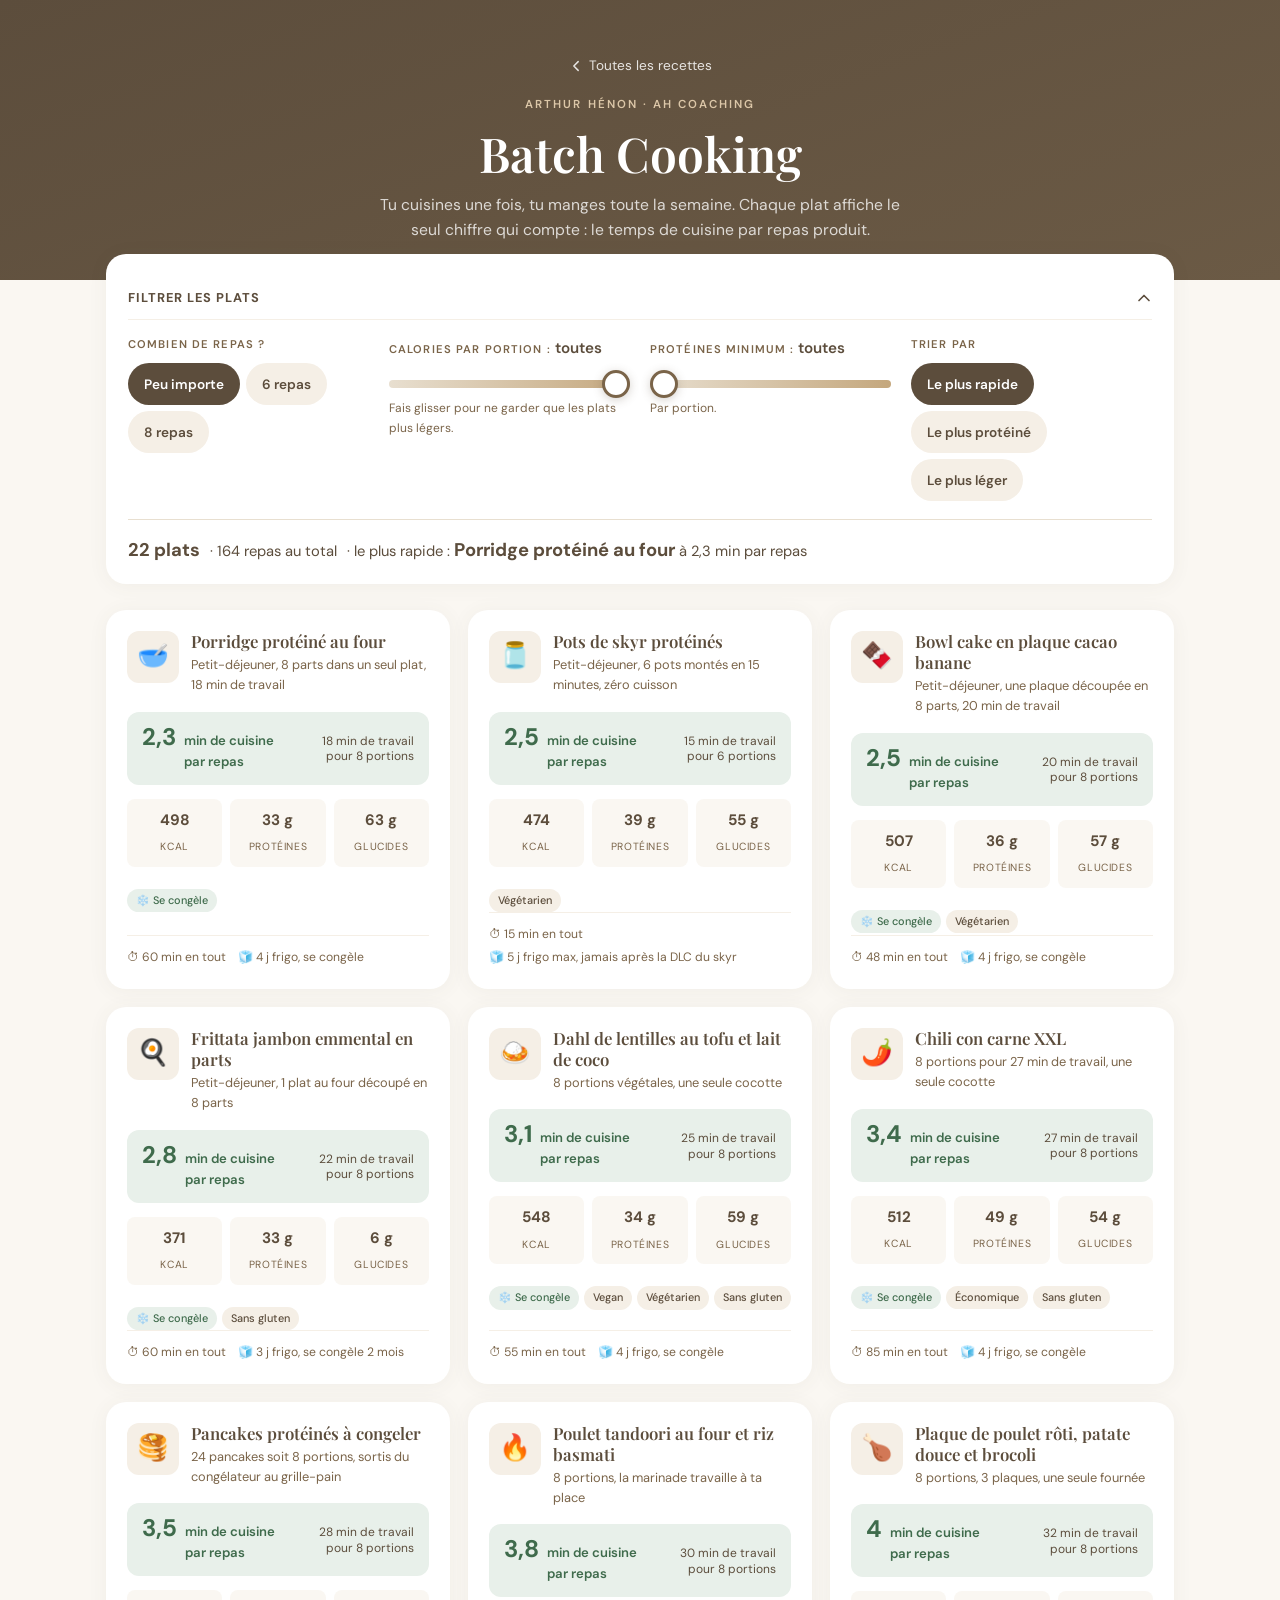
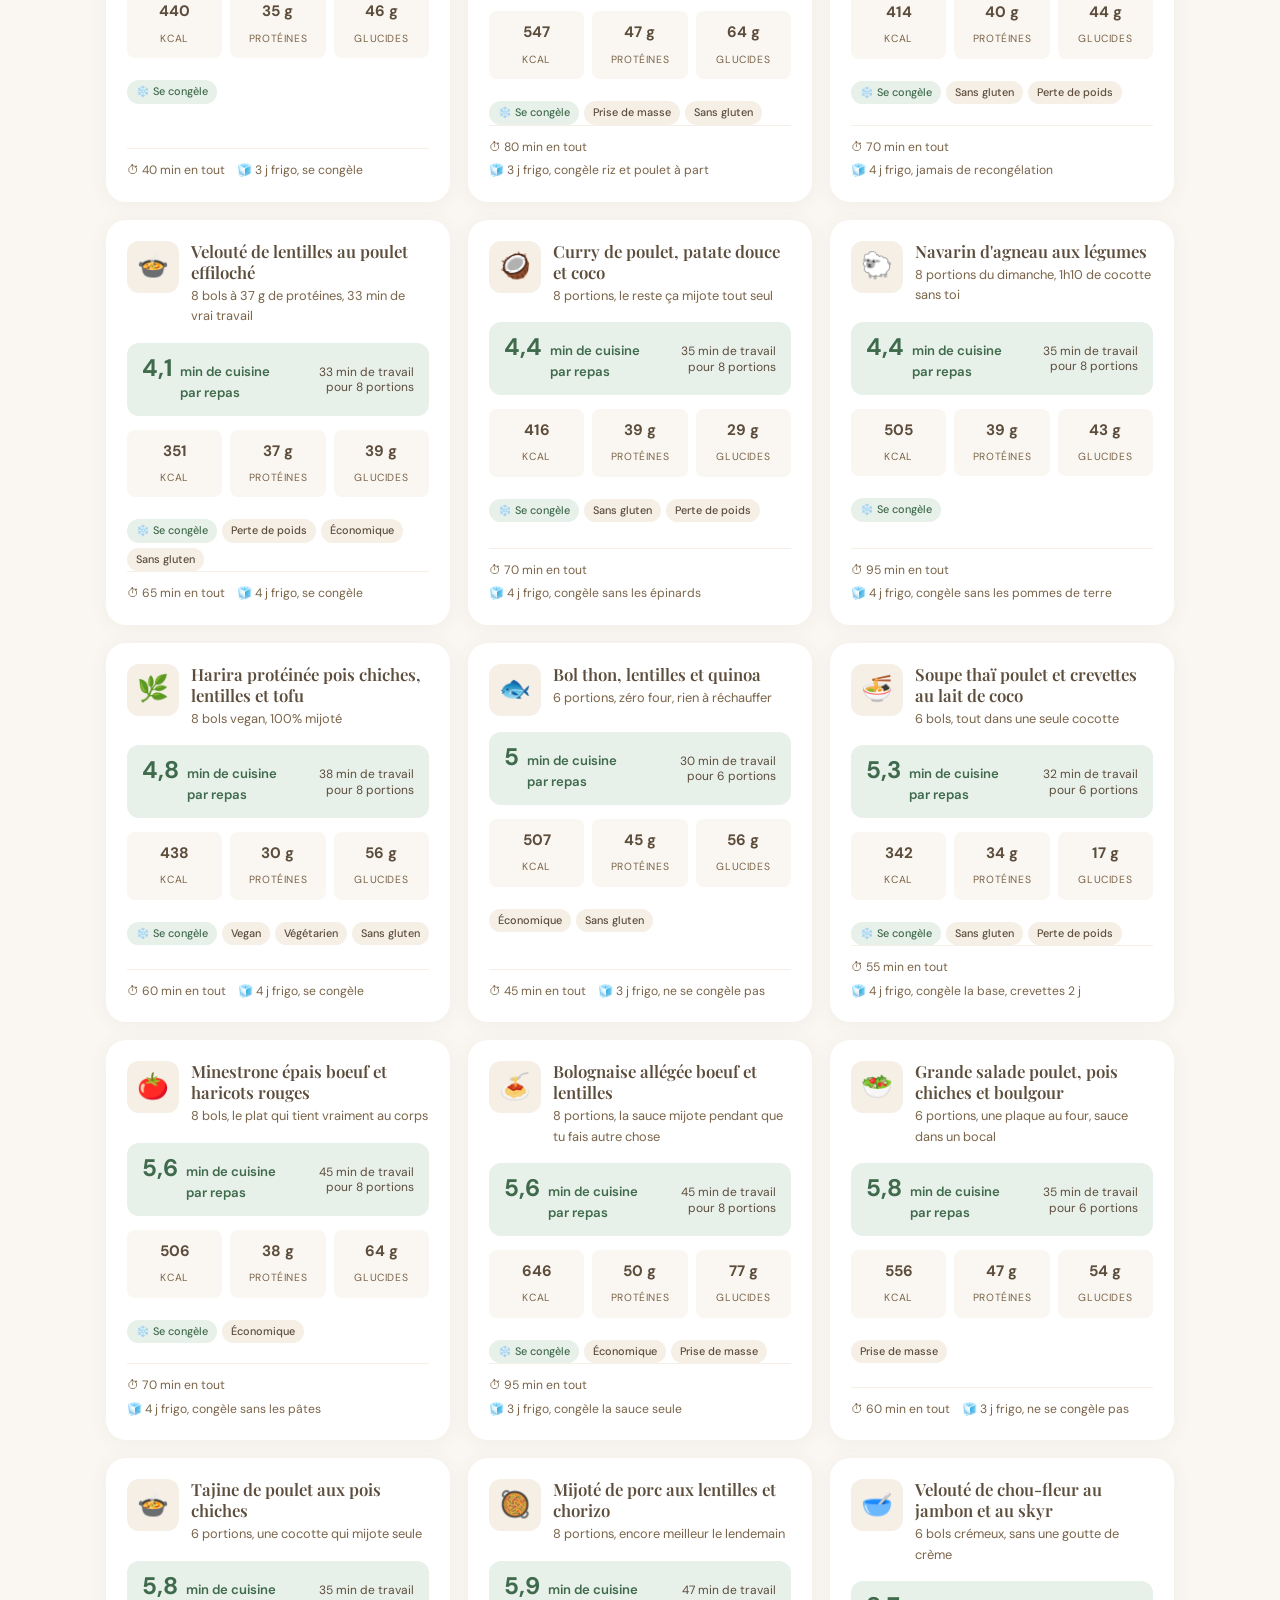
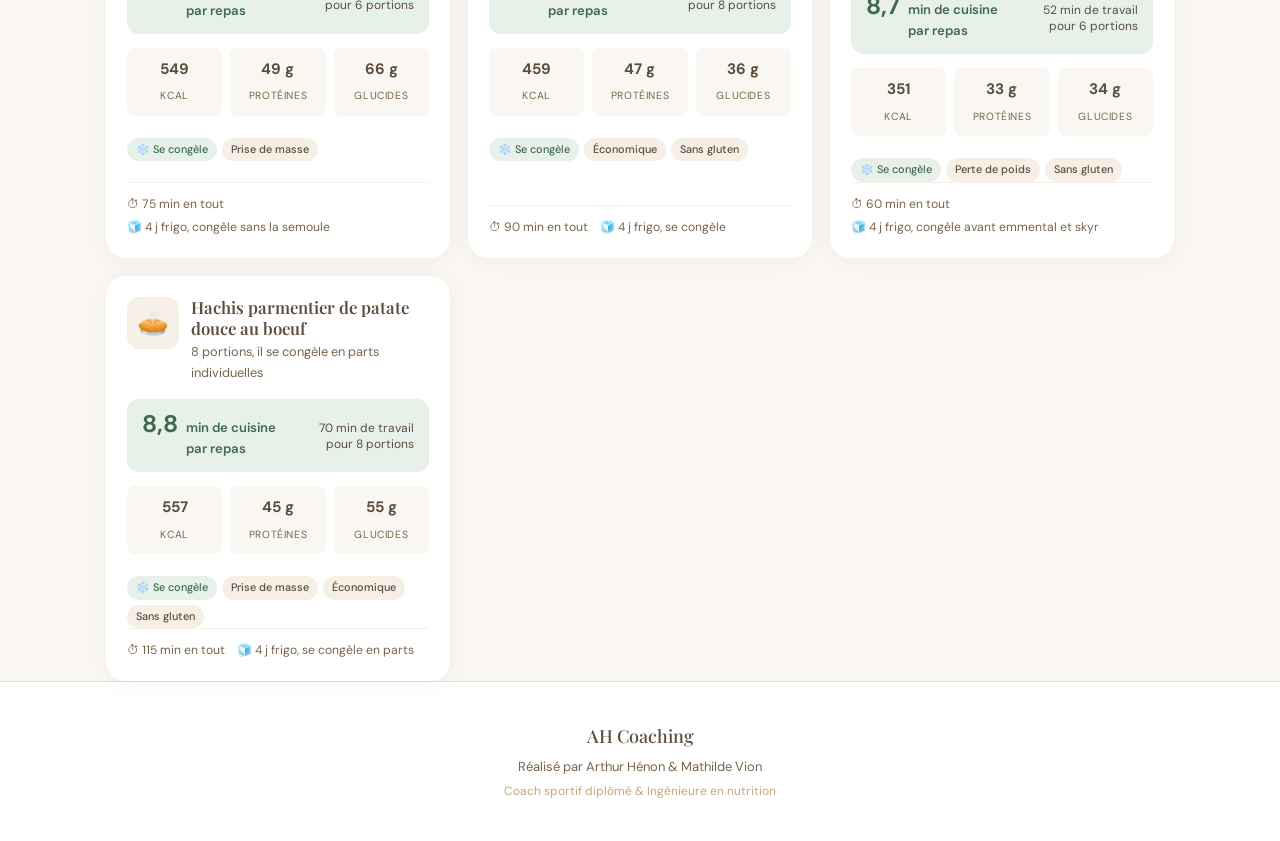
==== commit ffa4f352: "fix(batch-cooking): 2e passe adversariale, macros et securite corrigees Cinq audits independants (ch" ====
--- a/batch-cooking.html
+++ b/batch-cooking.html
@@ -7,7 +7,7 @@
     <link rel="preconnect" href="https://fonts.googleapis.com">
     <link rel="preconnect" href="https://fonts.gstatic.com" crossorigin>
     <link href="https://fonts.googleapis.com/css2?family=Playfair+Display:wght@400;500;600&family=DM+Sans:wght@400;500;600;700&display=swap" rel="stylesheet">
-    <link rel="stylesheet" href="css/styles.css?v=4">
+    <link rel="stylesheet" href="css/styles.css?v=6">
 </head>
 <body>
 
@@ -26,42 +26,54 @@
 
     <div class="bc-controls">
         <div class="bc-panel">
-            <div class="bc-row">
 
-                <div class="bc-field">
-                    <label for="bc-portions">Combien de repas ?</label>
-                    <div class="bc-pills" id="bc-portions" role="group" aria-label="Nombre de repas">
-                        <button type="button" class="bc-pill on" data-portions="0">Peu importe</button>
-                        <button type="button" class="bc-pill" data-portions="5">5 et +</button>
-                        <button type="button" class="bc-pill" data-portions="6">6 et +</button>
-                        <button type="button" class="bc-pill" data-portions="8">8</button>
+            <!-- Replie par defaut sur telephone (js/batch.js ouvre au-dessus de
+                 640 px) : sinon il fallait faire defiler un ecran et demi de
+                 reglages avant de voir le premier plat, et pire dans l'iframe
+                 de l'app. -->
+            <details id="bc-reglages">
+                <summary class="bc-toggle">
+                    <span>Filtrer les plats</span>
+                    <svg xmlns="http://www.w3.org/2000/svg" width="16" height="16" fill="none" viewBox="0 0 24 24" stroke-width="2.5" stroke="currentColor" aria-hidden="true">
+                        <path stroke-linecap="round" stroke-linejoin="round" d="M19.5 8.25l-7.5 7.5-7.5-7.5" />
+                    </svg>
+                </summary>
+
+                <div class="bc-row">
+
+                    <div class="bc-field">
+                        <span class="bc-label">Combien de repas ?</span>
+                        <!-- Pastilles construites depuis les donnees (js/batch.js) :
+                             afficher un seuil qui ne filtre rien ferait croire a un bug. -->
+                        <div class="bc-pills" id="bc-portions" role="group" aria-label="Nombre de repas"></div>
                     </div>
+
+                    <div class="bc-field">
+                        <label for="bc-kcal">Calories par portion : <span class="bc-val" id="bc-kcal-val">toutes</span></label>
+                        <!-- min, max et pas sont recales sur les donnees au chargement -->
+                        <input type="range" class="bc-slider" id="bc-kcal" min="340" max="650" step="20" value="650">
+                        <p class="bc-hint">Fais glisser pour ne garder que les plats plus légers.</p>
+                    </div>
+
+                    <div class="bc-field">
+                        <label for="bc-prot">Protéines minimum : <span class="bc-val" id="bc-prot-val">toutes</span></label>
+                        <input type="range" class="bc-slider" id="bc-prot" min="25" max="45" step="5" value="25">
+                        <p class="bc-hint">Par portion.</p>
+                    </div>
+
+                    <div class="bc-field">
+                        <span class="bc-label">Trier par</span>
+                        <div class="bc-pills" id="bc-sort" role="group" aria-label="Tri">
+                            <button type="button" class="bc-pill on" data-sort="ratio">Le plus rapide</button>
+                            <button type="button" class="bc-pill" data-sort="protein">Le plus protéiné</button>
+                            <button type="button" class="bc-pill" data-sort="light">Le plus léger</button>
+                        </div>
+                    </div>
+
                 </div>
+            </details>
 
-                <div class="bc-field">
-                    <label for="bc-kcal">Calories par portion &mdash; <span class="bc-val" id="bc-kcal-val">jusqu'à 900</span></label>
-                    <input type="range" class="bc-slider" id="bc-kcal" min="350" max="900" step="25" value="900">
-                    <p class="bc-hint">Fais glisser pour ne garder que les plats plus légers.</p>
-                </div>
-
-                <div class="bc-field">
-                    <label for="bc-prot">Protéines minimum &mdash; <span class="bc-val" id="bc-prot-val">25 g</span></label>
-                    <input type="range" class="bc-slider" id="bc-prot" min="25" max="55" step="5" value="25">
-                    <p class="bc-hint">Par portion. Tous les plats sont déjà au-dessus de 25 g.</p>
-                </div>
-
-                <div class="bc-field">
-                    <label>Trier par</label>
-                    <div class="bc-pills" id="bc-sort" role="group" aria-label="Tri">
-                        <button type="button" class="bc-pill on" data-sort="ratio">Le plus rapide</button>
-                        <button type="button" class="bc-pill" data-sort="protein">Le plus protéiné</button>
-                        <button type="button" class="bc-pill" data-sort="light">Le plus léger</button>
-                    </div>
-                </div>
-
-            </div>
-
-            <div class="bc-summary" id="bc-summary"></div>
+            <div class="bc-summary" id="bc-summary" role="status" aria-live="polite"></div>
         </div>
     </div>
 
@@ -73,8 +85,8 @@
         <div class="footer-subtitle">Coach sportif diplômé &amp; Ingénieure en nutrition</div>
     </footer>
 
-    <script src="js/nutrition-db.js?v=3"></script>
-    <script src="js/batch-data.js?v=1"></script>
-    <script src="js/batch.js?v=2"></script>
+    <script src="js/nutrition-db.js?v=4"></script>
+    <script src="js/batch-data.js?v=4"></script>
+    <script src="js/batch.js?v=5"></script>
 </body>
 </html>
--- a/css/styles.css
+++ b/css/styles.css
@@ -9,11 +9,11 @@
     --beige: #F5EFE6;
     --beige-dark: #E8DFD0;
     --brown-light: #C4A77D;
-    --brown: #8B7355;
+    --brown: #7A6449;   /* assombri : #8B7355 tombait a 2,9:1 sur blanc, sous le seuil lisible */
     --brown-dark: #5C4D3C;
     --black: #2D2A26;
     --white: #FFFFFF;
-    --green: #4A7C59;
+    --green: #3F6B4C;   /* assombri pour passer 4,5:1 sur le vert clair */
     --green-light: #E8F0EA;
     --red: #C45C4A;
     --red-light: #FAEAE8;
@@ -1691,7 +1691,7 @@
 }
 .bc-hero .brand {
     font-size: .72rem; letter-spacing: .18em; text-transform: uppercase;
-    color: var(--brown-light); font-weight: 600; margin-bottom: 14px;
+    color: #DCC7A8; font-weight: 600; margin-bottom: 14px;
 }
 .bc-hero h1 {
     font-family: 'Playfair Display', Georgia, serif;
@@ -1700,8 +1700,9 @@
 }
 .bc-hero p { color: rgba(255,255,255,.78); max-width: 34rem; margin: 0 auto; font-size: .98rem; }
 .bc-back {
-    display: inline-flex; align-items: center; gap: 6px; color: rgba(255,255,255,.7);
-    text-decoration: none; font-size: .85rem; margin-bottom: 18px;
+    display: inline-flex; align-items: center; gap: 6px; color: rgba(255,255,255,.85);
+    text-decoration: none; font-size: .85rem; margin-bottom: 8px;
+    min-height: 44px; padding: 0 10px;  /* cible tactile iOS */
 }
 .bc-back:hover { color: var(--white); }
 
@@ -1714,7 +1715,7 @@
     box-shadow: var(--shadow); padding: 22px 22px 18px;
 }
 .bc-row { display: grid; grid-template-columns: repeat(auto-fit, minmax(210px, 1fr)); gap: 20px; }
-.bc-field label {
+.bc-field label, .bc-field .bc-label {
     display: block; font-size: .7rem; letter-spacing: .1em; text-transform: uppercase;
     color: var(--brown); font-weight: 600; margin-bottom: 9px;
 }
@@ -1726,11 +1727,14 @@
     -webkit-tap-highlight-color: transparent; transition: background-color .15s, color .15s;
 }
 .bc-pill.on { background: var(--brown-dark); color: var(--white); }
+.bc-pill:focus-visible, .bc-slider:focus-visible, .bc-toggle:focus-visible, .bc-reset:focus-visible {
+    outline: 2px solid var(--brown-dark); outline-offset: 2px;
+}
 @media (hover: hover) { .bc-pill:not(.on):hover { background: var(--beige-dark); } }
 
 .bc-slider { width: 100%; accent-color: var(--brown); }
 .bc-val { font-weight: 600; color: var(--brown-dark); font-size: .95rem; text-transform: none; letter-spacing: 0; }
-.bc-hint { font-size: .75rem; color: var(--brown); opacity: .75; margin-top: 4px; }
+.bc-hint { font-size: .75rem; color: var(--brown); margin-top: 4px; }
 
 .bc-summary {
     margin-top: 18px; padding-top: 16px; border-top: 1px solid var(--beige-dark);
@@ -1765,7 +1769,7 @@
 }
 .bc-ratio .n { font-size: 1.5rem; font-weight: 700; color: var(--green); line-height: 1; }
 .bc-ratio .u { font-size: .82rem; color: var(--green); font-weight: 600; }
-.bc-ratio .d { font-size: .75rem; color: var(--brown); margin-left: auto; text-align: right; line-height: 1.3; }
+.bc-ratio .d { font-size: .75rem; color: var(--brown-dark); margin-left: auto; text-align: right; line-height: 1.3; }
 
 .bc-macros { display: grid; grid-template-columns: repeat(3, 1fr); gap: 8px; margin-bottom: 12px; }
 .bc-macro { background: var(--beige-light); border-radius: var(--radius-xs); padding: 9px 6px; text-align: center; }
@@ -1836,3 +1840,36 @@
 .bd-tips li::before { content: '→'; position: absolute; left: 0; color: var(--brown-light); }
 .bd-var li::before { content: '↻'; position: absolute; left: 0; color: var(--green); }
 .bd-tips, .bd-var { list-style: none; padding: 0; }
+
+/* ── Repli des reglages sur telephone ────────────────────────────────────────
+   A 375 px, les 4 blocs de reglages empiles faisaient un ecran et demi avant
+   la premiere carte. js/batch.js ouvre le details au-dessus de 640 px.        */
+#bc-reglages { border: 0; }
+#bc-reglages > .bc-row { padding-top: 16px; }
+.bc-toggle {
+    display: flex; align-items: center; justify-content: space-between;
+    min-height: 44px; cursor: pointer; list-style: none;
+    font-size: .8rem; letter-spacing: .08em; text-transform: uppercase;
+    color: var(--brown-dark); font-weight: 700;
+}
+.bc-toggle::-webkit-details-marker { display: none; }
+.bc-toggle svg { transition: transform .2s; flex-shrink: 0; }
+#bc-reglages[open] .bc-toggle svg { transform: rotate(180deg); }
+#bc-reglages[open] .bc-toggle { border-bottom: 1px solid var(--beige); }
+
+.bc-reset {
+    margin-top: 14px; font-family: inherit; font-size: .9rem; font-weight: 600;
+    min-height: 44px; padding: 0 22px; border-radius: 999px; border: 0; cursor: pointer;
+    background: var(--brown-dark); color: var(--white);
+}
+
+.bd-warn {
+    display: block; margin-top: 10px; padding: 10px 12px; border-radius: 12px;
+    background: var(--white); color: var(--brown-dark); font-size: .82rem; line-height: 1.5;
+}
+
+@media (max-width: 640px) {
+    .bc-hero { padding: 26px 16px 22px; }
+    .bc-panel { padding: 16px; }
+    .bc-controls { margin-top: -20px; }
+}
